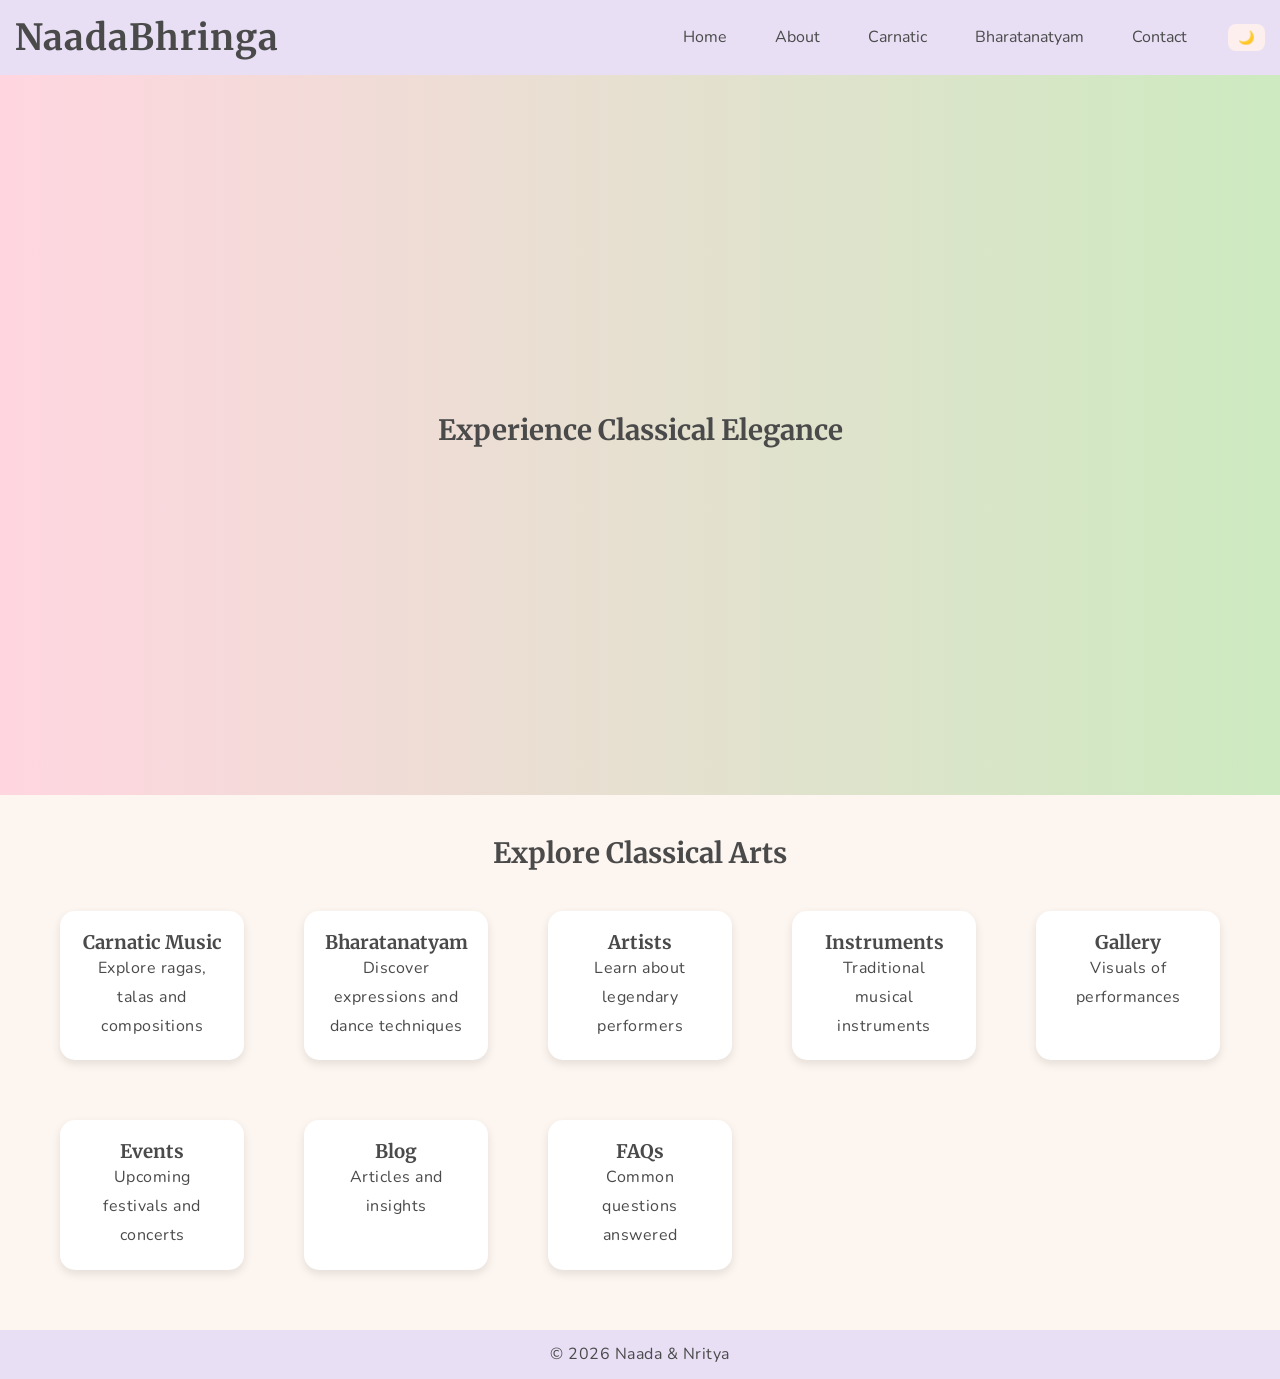
==== index.html @ 3c752042 "Add files via upload" ====
<!DOCTYPE html>
<html lang="en">
<head>
    <meta charset="UTF-8">
    <title>NaadaBhringa</title>
    <link href="https://fonts.googleapis.com/css2?family=Merriweather&family=Nunito&display=swap" rel="stylesheet">
    <link rel="stylesheet" href="mains.css">
</head>
<body>

<header>
    <h1>NaadaBhringa</h1>
    <nav>
        <a href="index.html">Home</a>
        <a href="about.html">About</a>
        <a href="carnatic.html">Carnatic</a>
        <a href="bharatanatyam.html">Bharatanatyam</a>
        <a href="contact.html">Contact</a>


        <button id="darkModeToggle">🌙</button>
    </nav>
</header>

<section class="hero">
    <h2>Experience Classical Elegance</h2>
</section>
<section class="explore">
    <h2>Explore Classical Arts</h2>

    <div class="grid">

        <div class="card" onclick="goToPage('carnatic.html')">
            <h3>Carnatic Music</h3>
            <p>Explore ragas, talas and compositions</p>
        </div>

        <div class="card" onclick="goToPage('bharatanatyam.html')">
            <h3>Bharatanatyam</h3>
            <p>Discover expressions and dance techniques</p>
        </div>

        <div class="card" onclick="goToPage('artists.html')">
            <h3>Artists</h3>
            <p>Learn about legendary performers</p>
        </div>

        <div class="card" onclick="goToPage('instruments.html')">
            <h3>Instruments</h3>
            <p>Traditional musical instruments</p>
        </div>

        <div class="card" onclick="goToPage('gallery.html')">
            <h3>Gallery</h3>
            <p>Visuals of performances</p>
        </div>

        <div class="card" onclick="goToPage('events.html')">
            <h3>Events</h3>
            <p>Upcoming festivals and concerts</p>
        </div>

        <div class="card" onclick="goToPage('blog.html')">
            <h3>Blog</h3>
            <p>Articles and insights</p>
        </div>

        <div class="card" onclick="goToPage('faq.html')">
            <h3>FAQs</h3>
            <p>Common questions answered</p>
        </div>

    </div>
</section>

<footer>
    <p>© 2026 Naada & Nritya</p>
</footer>

<script src="main.js"></script>
</body>
</html>
---- mains.css ----
*{
    margin:0;
    padding:0;
    box-sizing:border-box;
}

body{
    font-family: 'Segoe UI', sans-serif;
    background: #fdf6f0;
    color:#4a4a4a;
}

header{
    background:#e8dff5;
    padding:15px;
    display:flex;
    justify-content:space-between;
    align-items:center;
}
nav a{
    margin:0 10px;
    text-decoration:none;
    color:#5a5a5a;
    transition:0.3s;
}

nav a:hover{
    color:#b5838d;
}

.hero{
    height:80vh;
    display:flex;
    justify-content:center;
    align-items:center;
    background:linear-gradient(to right,#ffd6e0,#cdeac0);
    animation: fadeIn 2s ease-in;
}
@keyframes fadeIn{
    from{opacity:0}
    to{opacity:1}
}

footer{
    text-align:center;
    padding:10px;
    background:#e8dff5;
}

/* FORM */
form{
    width:300px;
    margin:40px auto;
    display:flex;
    flex-direction:column;
}

input, textarea{
    margin:10px 0;
    padding:10px;
    border:1px solid #ccc;
    border-radius:5px;
}

button{
    padding:10px;
    background:#b8c0ff;
    border:none;
    cursor:pointer;
}
/* =========================
ADDITIONAL CSS
========================= */
.card{
    background:#fff;
    padding:20px;
    margin:20px;
    border-radius:10px;
    box-shadow:0 4px 10px rgba(0,0,0,0.1);
    transition:0.3s;
}

.card:hover{
    transform:scale(1.05);
}
.gallery img{
    width:200px;
    margin:10px;
    border-radius:10px;
}

.faq h3{
    cursor:pointer;
    background:#e0c3fc;
    padding:10px;
    margin:10px;
}
section{
    opacity:1;
    transform:none;
    transition:1s;
}
.explore{
    text-align:center;
    padding:40px;
}

.grid{
    display:grid;
    grid-template-columns: repeat(auto-fit, minmax(200px,1fr));
    gap:20px;
    margin-top:20px;
}

.card{
    background:#fff;
    padding:20px;
    border-radius:15px;
    box-shadow:0 4px 10px rgba(0,0,0,0.1);
    cursor:pointer;
    transition:0.3s;
}

.card:hover{
    transform:translateY(-10px);
    background:#fcefee;
}
nav a{
    margin: 0 12px;
    text-decoration: none;
    color: #5a5a5a;
    font-size: 16px;
    position: relative;
    transition: all 0.3s ease;
}

nav a:hover{
    color: #b5838d;
}
nav a::after{
    content: "";
    position: absolute;
    left: 0;
    bottom: -5px;
    width: 0%;
    height: 2px;
    background: #b5838d;
    transition: width 0.3s ease;
}

nav a:hover::after{
    width: 100%;
}
nav a{
    padding: 6px 10px;
    border-radius: 8px;
}

nav a:hover{
    background: #fcefee;
}
header{
    animation: slideDown 0.8s ease;
}

@keyframes slideDown{
    from{
        transform: translateY(-50px);
        opacity: 0;
    }
    to{
        transform: translateY(0);
        opacity: 1;
    }
}

.video-container{
    display: flex;
    justify-content: center;
    margin-top: 40px;
}

iframe{
    border-radius: 12px;
}
.backup-link{
    text-align: center;
    margin-top: 15px;
}

.backup-link a{
    color: #b5838d;
    text-decoration: none;
    font-weight: 500;
}

.backup-link a:hover{
    text-decoration: underline;
}
.gallery-section{
    text-align: center;
    padding: 40px;
}

.image-grid{
    display: grid;
    grid-template-columns: repeat(2, 1fr);
    gap: 20px;
    margin-top: 20px;
    padding: 0 40px;
}

.image-grid img{
    width: 100%;
    height: 250px;
    object-fit: contain;   /* KEY CHANGE */
    background: #fff;      /* fills empty space nicely */
    border-radius: 15px;
}
.image-grid{
    align-items: center;
}

.image-grid img:hover{
    transform: scale(1.05);
}
.artists-text{
    max-width: 800px;
    margin: 40px auto;
    padding: 20px;
    text-align: justify;
    line-height: 1.8;
    font-size: 17px;
    color: #444;
    background: #fff;
    border-radius: 12px;
    box-shadow: 0 4px 12px rgba(0,0,0,0.1);
    font-family: 'Segoe UI', sans-serif;
}
.artists-text h2{
    text-align: center;
    margin-bottom: 15px;
    color: #b5838d;
}
.artists-text{
    animation: fadeIn 1s ease-in;
}
.instruments{
    display: flex;
    justify-content: center;
}
.blog-section{
    text-align: center;
    padding: 40px;
}

.blog-container{
    display: grid;
    grid-template-columns: repeat(auto-fit, minmax(250px, 1fr));
    gap: 20px;
    margin-top: 20px;
}

.blog-card{
    background: #fff;
    padding: 20px;
    border-radius: 15px;
    box-shadow: 0 4px 10px rgba(0,0,0,0.1);
    text-align: left;
    transition: 0.3s;
}

.blog-card:hover{
    transform: translateY(-10px);
}

.blog-card h3{
    margin-bottom: 10px;
    color: #b5838d;
}

.blog-card p{
    font-size: 14px;
    color: #555;
}

.blog-card a{
    display: inline-block;
    margin-top: 10px;
    text-decoration: none;
    color: #6c63ff;
    font-weight: 500;
}

.blog-card a:hover{
    text-decoration: underline;
}
p{
    line-height: 1.8;
    letter-spacing: 0.5px;
}
h1{
    font-size: 36px;
    letter-spacing: 1px;
    font-family: 'poppins' , sans-serif;
}

h2{
    font-size: 28px;
    margin-bottom: 10px;
}
body{
    font-family: 'Nunito', sans-serif;
}

h1, h2, h3{
    font-family: 'Merriweather', serif;
}

/* Toggle button */
#darkModeToggle{
    margin-left: 15px;
    padding: 6px 10px;
    border: none;
    border-radius: 8px;
    cursor: pointer;
    background: #fcefee;
    transition: 0.3s;
}

#darkModeToggle:hover{
    transform: scale(1.1);
}

:root{
    /* LIGHT MODE (default pastel) */
    --bg-color: #fdf6f0;
    --text-color: #4a4a4a;
    --header-bg: #e8dff5;
    --card-bg: #ffffff;
    --accent: #b5838d;
    --hero-gradient: linear-gradient(to right, #ffd6e0, #cdeac0);
}

.dark-mode{
    --bg-color: #1a0f2e;
    --text-color: #f3e8ff;
    --header-bg: #2b0a3d;
    --card-bg: #2b0a3d;
    --accent: #d8a7ff;
    --hero-gradient: linear-gradient(to right, #2b0a3d, #3a0f5c, #5a189a);
}

body{
    background: var(--bg-color);
    color: var(--text-color);
    transition: 0.4s;
}

header{
    background: var(--header-bg);
}

nav a{
    color: var(--text-color);
}

nav a:hover{
    color: var(--accent);
}

.hero{
    background: var(--hero-gradient);
    color: var(--text-color);
}

.card,
.blog-card,
.artists-text{
    background: var(--card-bg);
    color: var(--text-color);
}

a{
    color: var(--accent);
}
.dark-mode h1,
.dark-mode h2{
    text-shadow: 0 0 8px rgba(216,167,255,0.6);
}
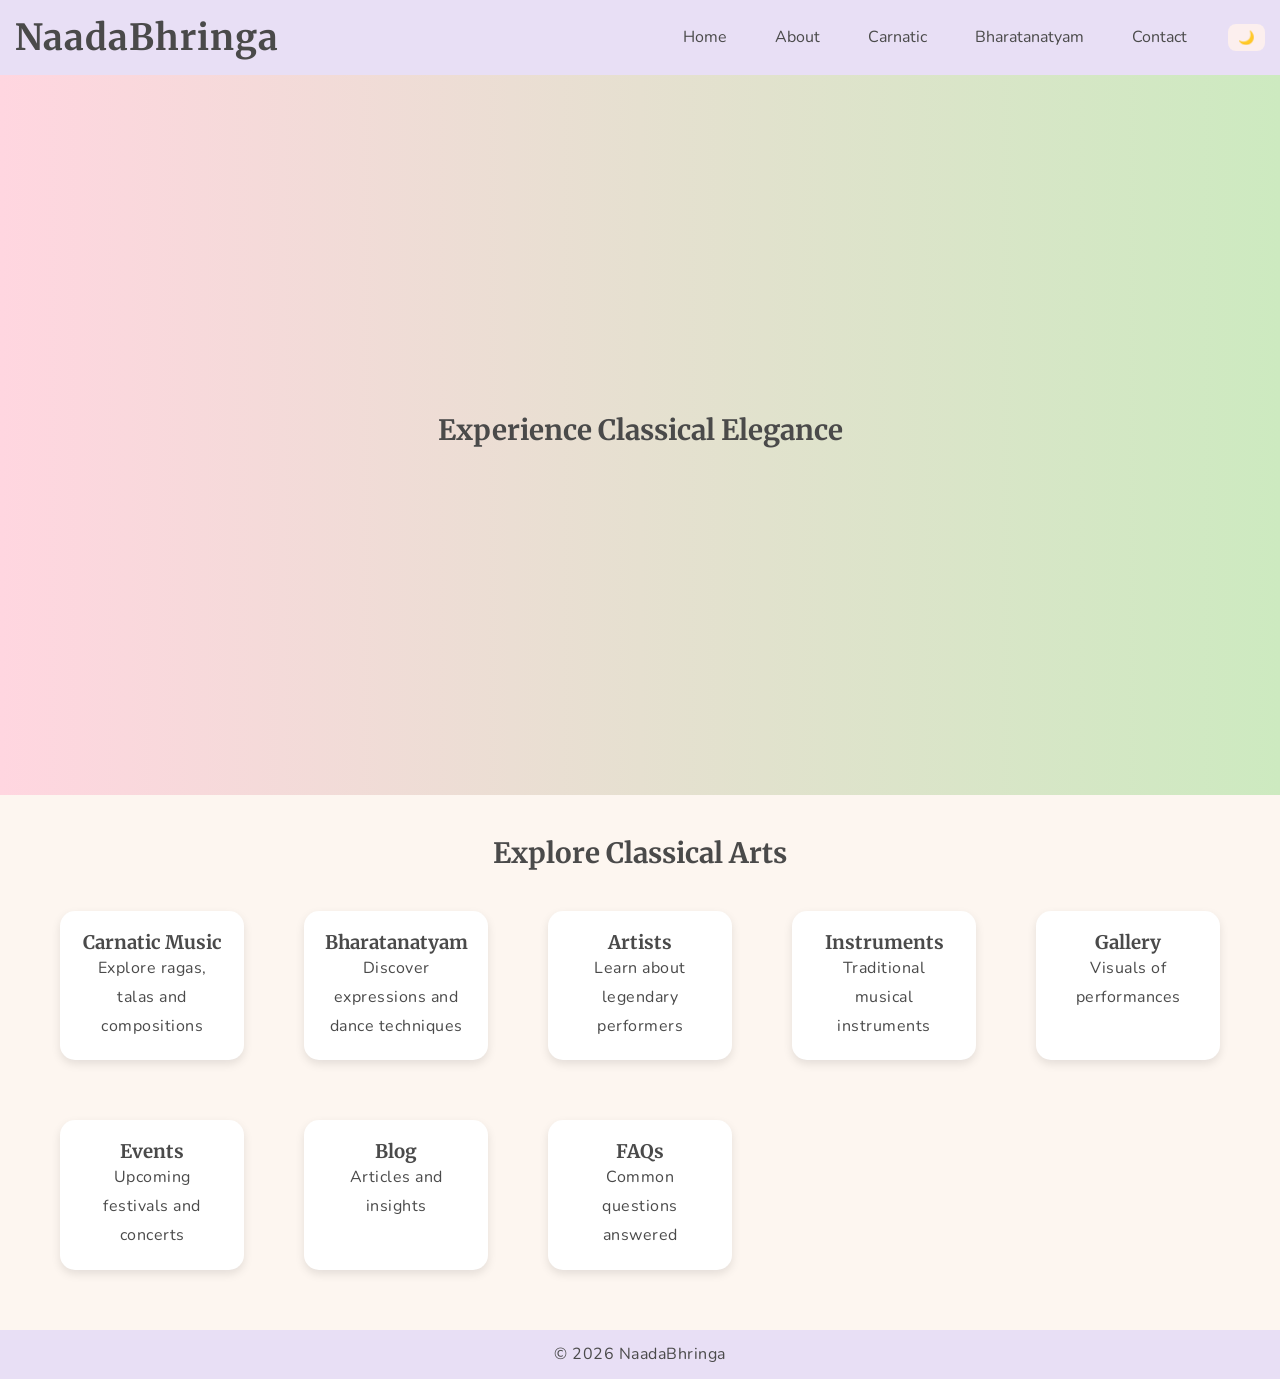
==== commit aa8f6b43: "Update index.html" ====
--- a/index.html
+++ b/index.html
@@ -74,9 +74,9 @@
 </section>
 
 <footer>
-    <p>© 2026 Naada & Nritya</p>
+    <p>© 2026 NaadaBhringa</p>
 </footer>
 
 <script src="main.js"></script>
 </body>
-</html>+</html>
